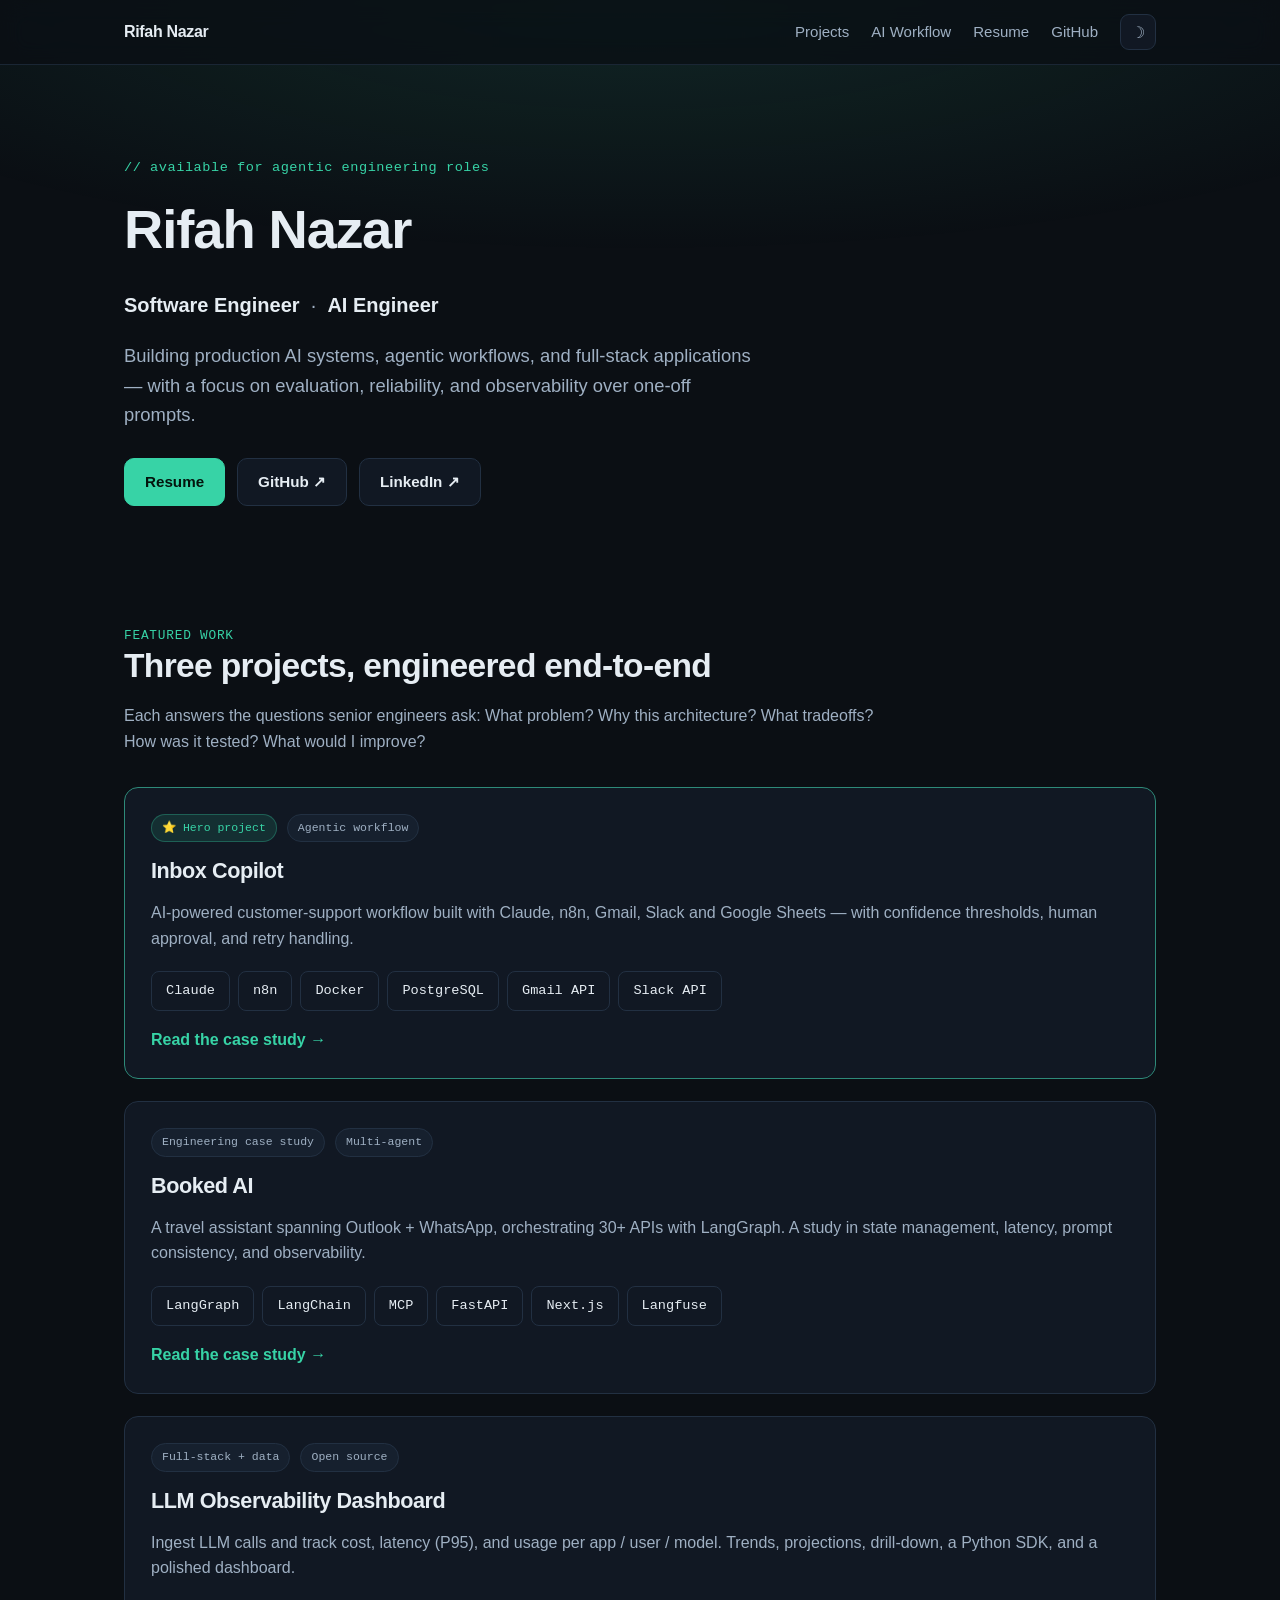
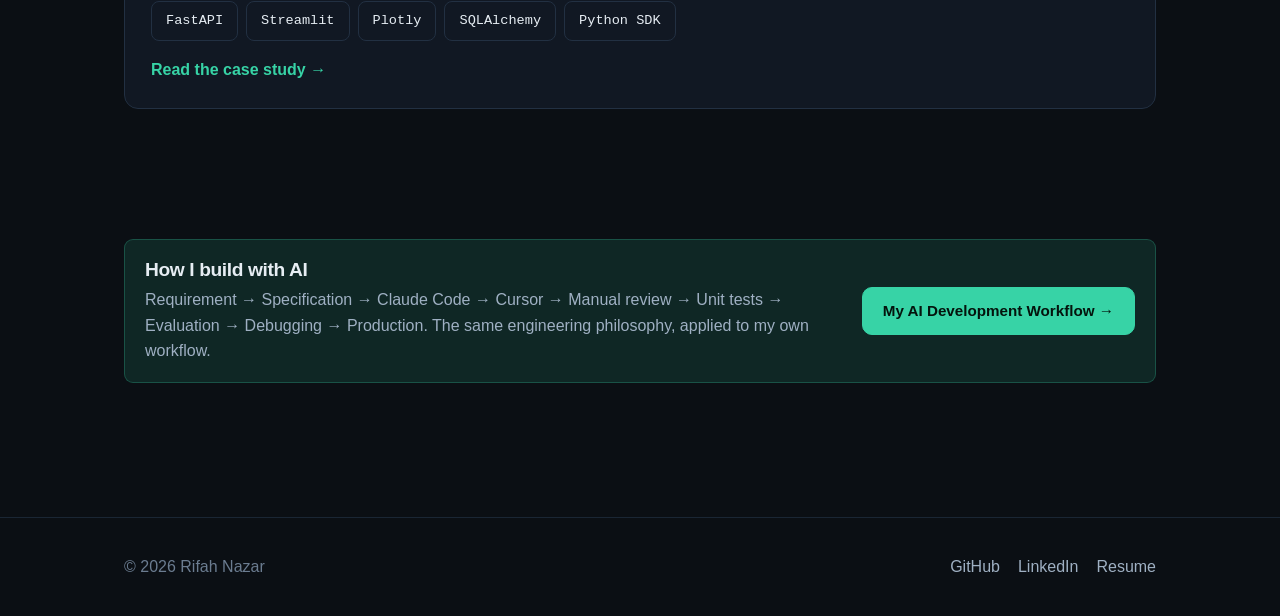
==== index.html @ d937383e "Portfolio site: landing, 3 case studies, AI workflow page Static site optimized for engineering-firs" ====
<!doctype html>
<html lang="en" data-theme="dark">
<head>
  <meta charset="utf-8" />
  <meta name="viewport" content="width=device-width, initial-scale=1" />
  <title>Rifah Nazar — Software Engineer | AI Engineer</title>
  <meta name="description" content="Rifah Nazar — Software Engineer & AI Engineer building production AI systems, agentic workflows, and full-stack applications." />
  <link rel="stylesheet" href="css/style.css" />
</head>
<body>
  <header class="nav">
    <div class="nav-inner">
      <a class="nav-brand" href="index.html">Rifah Nazar</a>
      <nav class="nav-links">
        <a href="#projects">Projects</a>
        <a href="workflow.html">AI Workflow</a>
        <a href="#" data-resume>Resume</a>
        <a href="https://github.com/" target="_blank" rel="noopener">GitHub</a>
        <button class="theme-toggle" aria-label="Toggle theme" onclick="toggleTheme()">☽</button>
      </nav>
    </div>
  </header>

  <main>
    <!-- HERO -->
    <section class="hero">
      <div class="wrap">
        <div class="eyebrow mono">// available for agentic engineering roles</div>
        <h1>Rifah Nazar</h1>
        <div class="roles"><b>Software Engineer</b> &nbsp;·&nbsp; <b>AI Engineer</b></div>
        <p class="lead">Building production AI systems, agentic workflows, and full-stack applications — with a focus on evaluation, reliability, and observability over one-off prompts.</p>
        <div class="hero-cta">
          <a class="btn btn-primary" href="#" data-resume>Resume</a>
          <a class="btn" href="https://github.com/" target="_blank" rel="noopener">GitHub ↗</a>
          <a class="btn" href="https://linkedin.com/" target="_blank" rel="noopener">LinkedIn ↗</a>
        </div>
      </div>
    </section>

    <!-- FEATURED PROJECTS -->
    <section class="section" id="projects">
      <div class="wrap">
        <div class="section-head">
          <div class="kicker">Featured work</div>
          <h2>Three projects, engineered end-to-end</h2>
          <p class="muted narrow">Each answers the questions senior engineers ask: What problem? Why this architecture? What tradeoffs? How was it tested? What would I improve?</p>
        </div>

        <div class="projects">
          <!-- Hero project -->
          <a class="project-card hero-project reveal" href="projects/inbox-copilot.html">
            <div class="badge-row">
              <span class="pill">⭐ Hero project</span>
              <span class="pill neutral">Agentic workflow</span>
            </div>
            <h3>Inbox Copilot</h3>
            <p>AI-powered customer-support workflow built with Claude, n8n, Gmail, Slack and Google Sheets — with confidence thresholds, human approval, and retry handling.</p>
            <div class="tech-row">
              <span class="stack-item">Claude</span>
              <span class="stack-item">n8n</span>
              <span class="stack-item">Docker</span>
              <span class="stack-item">PostgreSQL</span>
              <span class="stack-item">Gmail API</span>
              <span class="stack-item">Slack API</span>
            </div>
            <div class="arrow">Read the case study →</div>
          </a>

          <!-- Booked AI -->
          <a class="project-card reveal" href="projects/booked-ai.html">
            <div class="badge-row">
              <span class="pill neutral">Engineering case study</span>
              <span class="pill neutral">Multi-agent</span>
            </div>
            <h3>Booked AI</h3>
            <p>A travel assistant spanning Outlook + WhatsApp, orchestrating 30+ APIs with LangGraph. A study in state management, latency, prompt consistency, and observability.</p>
            <div class="tech-row">
              <span class="stack-item">LangGraph</span>
              <span class="stack-item">LangChain</span>
              <span class="stack-item">MCP</span>
              <span class="stack-item">FastAPI</span>
              <span class="stack-item">Next.js</span>
              <span class="stack-item">Langfuse</span>
            </div>
            <div class="arrow">Read the case study →</div>
          </a>

          <!-- LLM Observability -->
          <a class="project-card reveal" href="projects/llm-observability.html">
            <div class="badge-row">
              <span class="pill neutral">Full-stack + data</span>
              <span class="pill neutral">Open source</span>
            </div>
            <h3>LLM Observability Dashboard</h3>
            <p>Ingest LLM calls and track cost, latency (P95), and usage per app / user / model. Trends, projections, drill-down, a Python SDK, and a polished dashboard.</p>
            <div class="tech-row">
              <span class="stack-item">FastAPI</span>
              <span class="stack-item">Streamlit</span>
              <span class="stack-item">Plotly</span>
              <span class="stack-item">SQLAlchemy</span>
              <span class="stack-item">Python SDK</span>
            </div>
            <div class="arrow">Read the case study →</div>
          </a>
        </div>
      </div>
    </section>

    <!-- WORKFLOW TEASER -->
    <section class="section" id="workflow-teaser">
      <div class="wrap">
        <div class="callout" style="display:flex; flex-wrap:wrap; gap:20px; align-items:center; justify-content:space-between;">
          <div style="flex:1; min-width:280px;">
            <h3 style="color:var(--text); margin-bottom:6px;">How I build with AI</h3>
            <p class="muted" style="margin:0;">Requirement → Specification → Claude Code → Cursor → Manual review → Unit tests → Evaluation → Debugging → Production. The same engineering philosophy, applied to my own workflow.</p>
          </div>
          <a class="btn btn-primary" href="workflow.html">My AI Development Workflow →</a>
        </div>
      </div>
    </section>
  </main>

  <footer class="footer">
    <div class="wrap footer-inner">
      <span class="faint">© 2026 Rifah Nazar</span>
      <div class="social">
        <a href="https://github.com/" target="_blank" rel="noopener">GitHub</a>
        <a href="https://linkedin.com/" target="_blank" rel="noopener">LinkedIn</a>
        <a href="#" data-resume>Resume</a>
      </div>
    </div>
  </footer>

  <script src="js/main.js"></script>
</body>
</html>
---- css/style.css ----
/* ==========================================================================
   Rifah Nazar — Portfolio design system
   Single stylesheet, no build step. Dark-first, light supported.
   ========================================================================== */

:root {
  /* Palette */
  --bg:            #0b0f14;
  --bg-elev:       #111823;
  --bg-elev-2:     #16202e;
  --border:        #223042;
  --border-soft:   #1a2634;
  --text:          #e6edf3;
  --text-muted:    #9fb0c3;
  --text-faint:    #6b7c90;
  --accent:        #37d3a6;   /* emerald */
  --accent-2:      #4aa8ff;   /* blue */
  --accent-soft:   rgba(55, 211, 166, 0.12);
  --warn:          #f2b544;
  --danger:        #ff6b6b;

  /* Type */
  --font-sans: -apple-system, BlinkMacSystemFont, "Segoe UI", Inter, Roboto, Helvetica, Arial, sans-serif;
  --font-mono: "SF Mono", ui-monospace, SFMono-Regular, Menlo, Monaco, "Cascadia Code", "Roboto Mono", monospace;

  /* Layout */
  --maxw: 1080px;
  --radius: 14px;
  --radius-sm: 9px;
  --shadow: 0 10px 40px rgba(0, 0, 0, 0.35);
}

:root[data-theme="light"] {
  --bg:            #f7f9fb;
  --bg-elev:       #ffffff;
  --bg-elev-2:     #f0f4f8;
  --border:        #dde5ee;
  --border-soft:   #e7edf3;
  --text:          #0f1b2a;
  --text-muted:    #4a5b6e;
  --text-faint:    #7b8a9b;
  --accent:        #0fa47c;
  --accent-2:      #2f7fe0;
  --accent-soft:   rgba(15, 164, 124, 0.1);
  --shadow: 0 10px 40px rgba(20, 40, 70, 0.08);
}

* { box-sizing: border-box; }

html { scroll-behavior: smooth; }

body {
  margin: 0;
  font-family: var(--font-sans);
  background: var(--bg);
  color: var(--text);
  line-height: 1.6;
  -webkit-font-smoothing: antialiased;
  overflow-x: hidden;
}

/* Subtle top gradient wash */
body::before {
  content: "";
  position: fixed;
  inset: 0 0 auto 0;
  height: 420px;
  background: radial-gradient(120% 100% at 50% 0%, var(--accent-soft) 0%, transparent 60%);
  pointer-events: none;
  z-index: 0;
}

a { color: var(--accent); text-decoration: none; }
a:hover { text-decoration: underline; }

h1, h2, h3, h4 { line-height: 1.2; margin: 0 0 0.5em; letter-spacing: -0.02em; }
h1 { font-size: clamp(2.1rem, 5vw, 3.4rem); }
h2 { font-size: clamp(1.5rem, 3vw, 2.1rem); }
h3 { font-size: 1.2rem; }
p { margin: 0 0 1rem; color: var(--text-muted); }

.wrap { max-width: var(--maxw); margin: 0 auto; padding: 0 24px; position: relative; z-index: 1; }
.narrow { max-width: 760px; }

.mono { font-family: var(--font-mono); }
.muted { color: var(--text-muted); }
.faint { color: var(--text-faint); }
.center { text-align: center; }

/* ------------------------------- Nav ------------------------------------- */
.nav {
  position: sticky;
  top: 0;
  z-index: 50;
  backdrop-filter: saturate(140%) blur(12px);
  background: color-mix(in srgb, var(--bg) 78%, transparent);
  border-bottom: 1px solid var(--border-soft);
}
.nav-inner {
  max-width: var(--maxw);
  margin: 0 auto;
  padding: 14px 24px;
  display: flex;
  align-items: center;
  justify-content: space-between;
  gap: 16px;
}
.nav-brand { font-weight: 700; color: var(--text); letter-spacing: -0.02em; }
.nav-brand:hover { text-decoration: none; color: var(--accent); }
.nav-links { display: flex; align-items: center; gap: 22px; }
.nav-links a { color: var(--text-muted); font-size: 0.94rem; }
.nav-links a:hover { color: var(--text); text-decoration: none; }
.theme-toggle {
  background: var(--bg-elev);
  border: 1px solid var(--border);
  color: var(--text-muted);
  width: 36px; height: 36px;
  border-radius: 9px;
  cursor: pointer;
  font-size: 1rem;
  display: grid; place-items: center;
  transition: border-color .15s, color .15s;
}
.theme-toggle:hover { color: var(--text); border-color: var(--accent); }
@media (max-width: 620px) {
  .nav-links a:not(.btn) { display: none; }
}

/* ------------------------------ Buttons ---------------------------------- */
.btn {
  display: inline-flex;
  align-items: center;
  gap: 8px;
  padding: 11px 20px;
  border-radius: 10px;
  font-weight: 600;
  font-size: 0.95rem;
  border: 1px solid var(--border);
  background: var(--bg-elev);
  color: var(--text);
  cursor: pointer;
  transition: transform .12s ease, border-color .15s, background .15s;
}
.btn:hover { text-decoration: none; transform: translateY(-1px); border-color: var(--accent); }
.btn-primary { background: var(--accent); color: #04140d; border-color: var(--accent); }
.btn-primary:hover { background: color-mix(in srgb, var(--accent) 88%, white); }

/* ------------------------------- Hero ------------------------------------ */
.hero { padding: 92px 0 64px; }
.hero .eyebrow {
  font-family: var(--font-mono);
  color: var(--accent);
  font-size: 0.85rem;
  letter-spacing: 0.04em;
  margin-bottom: 18px;
}
.hero .roles {
  font-size: clamp(1rem, 2.2vw, 1.25rem);
  color: var(--text-muted);
  font-weight: 500;
  margin: 4px 0 20px;
}
.hero .roles b { color: var(--text); font-weight: 600; }
.hero .lead { font-size: 1.15rem; max-width: 640px; }
.hero-cta { display: flex; flex-wrap: wrap; gap: 12px; margin-top: 28px; }

/* ------------------------------ Sections --------------------------------- */
.section { padding: 56px 0; }
.section-head { margin-bottom: 32px; }
.section-head .kicker {
  font-family: var(--font-mono);
  font-size: 0.8rem;
  color: var(--accent);
  letter-spacing: 0.06em;
  text-transform: uppercase;
}

/* --------------------------- Project cards ------------------------------- */
.projects { display: grid; gap: 22px; }
.project-card {
  display: grid;
  grid-template-columns: 1fr;
  gap: 16px;
  padding: 26px;
  background: var(--bg-elev);
  border: 1px solid var(--border);
  border-radius: var(--radius);
  transition: transform .15s ease, border-color .15s, box-shadow .2s;
  position: relative;
  overflow: hidden;
}
.project-card:hover { transform: translateY(-3px); border-color: var(--accent); box-shadow: var(--shadow); text-decoration: none; }
.project-card.hero-project { border-color: color-mix(in srgb, var(--accent) 55%, var(--border)); }
.project-card .badge-row { display: flex; align-items: center; gap: 10px; flex-wrap: wrap; }
.project-card h3 { color: var(--text); margin: 0; font-size: 1.35rem; }
.project-card p { margin: 0; }
.project-card .arrow { color: var(--accent); font-weight: 700; }

.pill {
  font-family: var(--font-mono);
  font-size: 0.72rem;
  padding: 4px 10px;
  border-radius: 999px;
  background: var(--accent-soft);
  color: var(--accent);
  border: 1px solid color-mix(in srgb, var(--accent) 30%, transparent);
  white-space: nowrap;
}
.pill.neutral { background: var(--bg-elev-2); color: var(--text-muted); border-color: var(--border); }

.tech-row { display: flex; flex-wrap: wrap; gap: 8px; margin-top: 4px; }

/* --------------------------- Case study layout --------------------------- */
.case-hero { padding: 64px 0 32px; }
.case-hero .backlink { color: var(--text-muted); font-size: 0.9rem; }
.case-hero h1 { margin-top: 18px; }
.case-hero .subtitle { font-size: 1.15rem; color: var(--text-muted); max-width: 680px; }

.case-body h2 { margin-top: 8px; }
.case-section {
  padding: 34px 0;
  border-top: 1px solid var(--border-soft);
}
.case-section:first-of-type { border-top: none; }

/* Two-column meta grid */
.meta-grid {
  display: grid;
  grid-template-columns: repeat(auto-fit, minmax(160px, 1fr));
  gap: 1px;
  background: var(--border-soft);
  border: 1px solid var(--border-soft);
  border-radius: var(--radius-sm);
  overflow: hidden;
  margin: 24px 0;
}
.meta-grid .cell { background: var(--bg-elev); padding: 16px 18px; }
.meta-grid .cell .label { font-size: 0.72rem; text-transform: uppercase; letter-spacing: 0.05em; color: var(--text-faint); }
.meta-grid .cell .value { color: var(--text); font-weight: 600; margin-top: 4px; }

/* Decision / callout blocks */
.decision {
  border: 1px solid var(--border);
  border-left: 3px solid var(--accent);
  background: var(--bg-elev);
  border-radius: var(--radius-sm);
  padding: 18px 20px;
  margin: 14px 0;
}
.decision h4 { margin: 0 0 6px; color: var(--text); }
.decision p:last-child { margin-bottom: 0; }

.callout {
  background: var(--accent-soft);
  border: 1px solid color-mix(in srgb, var(--accent) 25%, transparent);
  border-radius: var(--radius-sm);
  padding: 18px 20px;
  margin: 18px 0;
}
.callout p:last-child { margin-bottom: 0; }
.callout strong { color: var(--text); }

/* --------------------------- Flow diagram -------------------------------- */
.flow {
  display: flex;
  flex-direction: column;
  align-items: stretch;
  gap: 0;
  max-width: 420px;
  margin: 24px 0;
}
.flow.wide { max-width: 560px; }
.flow-node {
  background: var(--bg-elev);
  border: 1px solid var(--border);
  border-radius: 10px;
  padding: 12px 16px;
  font-family: var(--font-mono);
  font-size: 0.9rem;
  color: var(--text);
  display: flex;
  align-items: center;
  justify-content: space-between;
  gap: 12px;
}
.flow-node .note { font-family: var(--font-sans); font-size: 0.8rem; color: var(--text-faint); }
.flow-node.accent { border-color: var(--accent); color: var(--accent); }
.flow-arrow {
  align-self: center;
  color: var(--text-faint);
  font-size: 1.1rem;
  line-height: 1;
  padding: 6px 0;
}

/* --------------------------- Tech stack grid ----------------------------- */
.stack-grid { display: flex; flex-wrap: wrap; gap: 10px; margin: 18px 0; }
.stack-item {
  font-family: var(--font-mono);
  font-size: 0.85rem;
  padding: 8px 14px;
  border-radius: 8px;
  background: var(--bg-elev);
  border: 1px solid var(--border);
  color: var(--text);
}

/* --------------------------- Screenshots --------------------------------- */
.shots { display: grid; grid-template-columns: repeat(auto-fit, minmax(260px, 1fr)); gap: 16px; margin: 22px 0; }
.shot {
  background: var(--bg-elev);
  border: 1px solid var(--border);
  border-radius: var(--radius-sm);
  overflow: hidden;
}
.shot .frame {
  aspect-ratio: 16 / 10;
  display: grid;
  place-items: center;
  background:
    repeating-linear-gradient(45deg, var(--bg-elev-2) 0 10px, transparent 10px 20px),
    var(--bg-elev);
  color: var(--text-faint);
  font-family: var(--font-mono);
  font-size: 0.82rem;
  text-align: center;
  padding: 20px;
}
.shot img { display: block; width: 100%; height: auto; }
.shot .cap { padding: 10px 14px; font-size: 0.84rem; color: var(--text-muted); border-top: 1px solid var(--border-soft); }

/* --------------------------- Lists / eval -------------------------------- */
.check-list { list-style: none; padding: 0; margin: 12px 0; }
.check-list li { padding: 8px 0 8px 28px; position: relative; color: var(--text-muted); }
.check-list li::before { content: "✓"; position: absolute; left: 0; color: var(--accent); font-weight: 700; }

.scenario-table { width: 100%; border-collapse: collapse; margin: 18px 0; font-size: 0.92rem; }
.scenario-table th, .scenario-table td { text-align: left; padding: 11px 14px; border-bottom: 1px solid var(--border-soft); }
.scenario-table th { color: var(--text-faint); font-weight: 600; font-size: 0.78rem; text-transform: uppercase; letter-spacing: 0.04em; }
.scenario-table td { color: var(--text-muted); }
.scenario-table td:first-child { color: var(--text); font-weight: 500; }
.table-scroll { overflow-x: auto; }

/* --------------------------- Workflow page ------------------------------- */
.workflow-step {
  display: grid;
  grid-template-columns: 48px 1fr;
  gap: 18px;
  padding: 20px 0;
  border-top: 1px solid var(--border-soft);
}
.workflow-step:first-of-type { border-top: none; }
.workflow-step .num {
  width: 40px; height: 40px;
  border-radius: 10px;
  display: grid; place-items: center;
  background: var(--accent-soft);
  color: var(--accent);
  font-family: var(--font-mono);
  font-weight: 700;
  border: 1px solid color-mix(in srgb, var(--accent) 30%, transparent);
}
.workflow-step h3 { color: var(--text); margin-bottom: 4px; }
.workflow-step p { margin: 0; }

/* ------------------------------ Footer ----------------------------------- */
.footer {
  border-top: 1px solid var(--border-soft);
  margin-top: 60px;
  padding: 36px 0;
}
.footer-inner { display: flex; flex-wrap: wrap; gap: 16px; justify-content: space-between; align-items: center; }
.footer a { color: var(--text-muted); }
.footer a:hover { color: var(--text); }
.footer .social { display: flex; gap: 18px; }

/* ------------------------------ Utilities -------------------------------- */
.reveal { opacity: 0; transform: translateY(14px); transition: opacity .5s ease, transform .5s ease; }
.reveal.in { opacity: 1; transform: none; }
@media (prefers-reduced-motion: reduce) {
  .reveal { opacity: 1; transform: none; transition: none; }
  html { scroll-behavior: auto; }
}
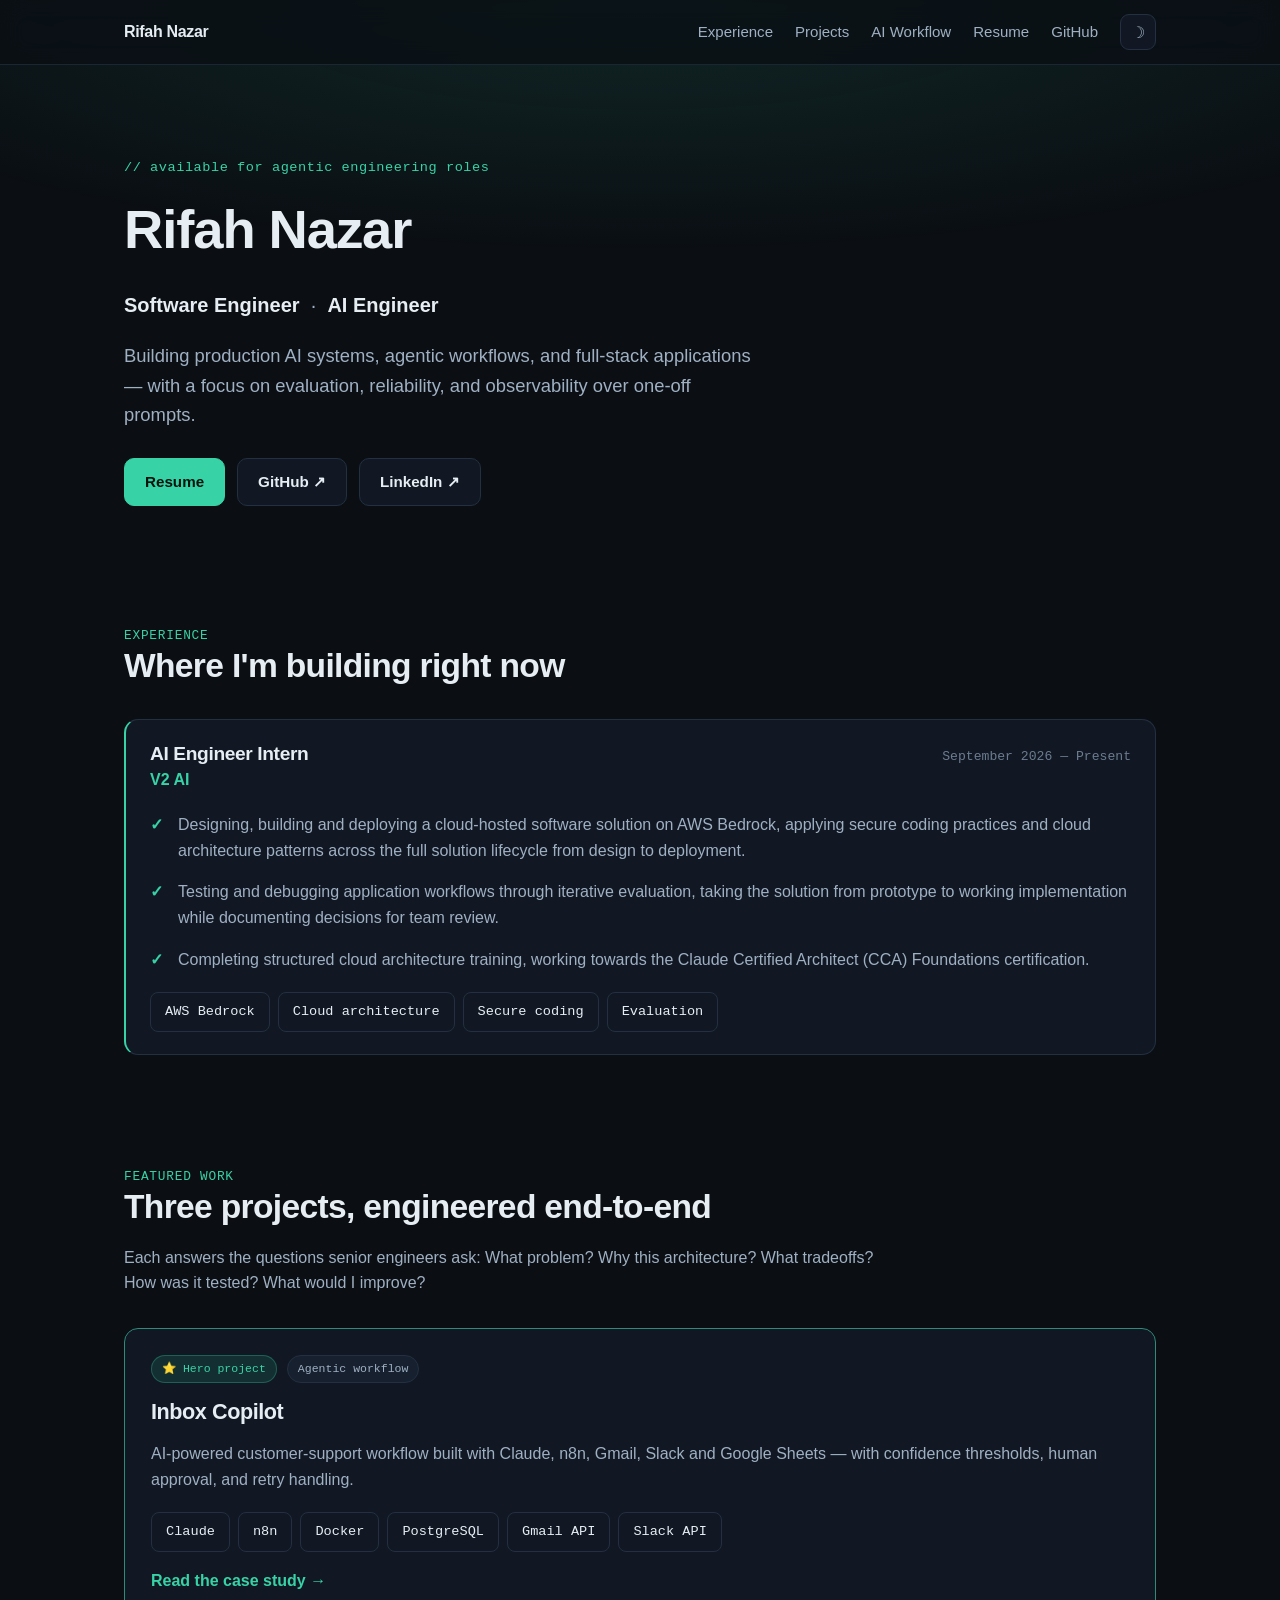
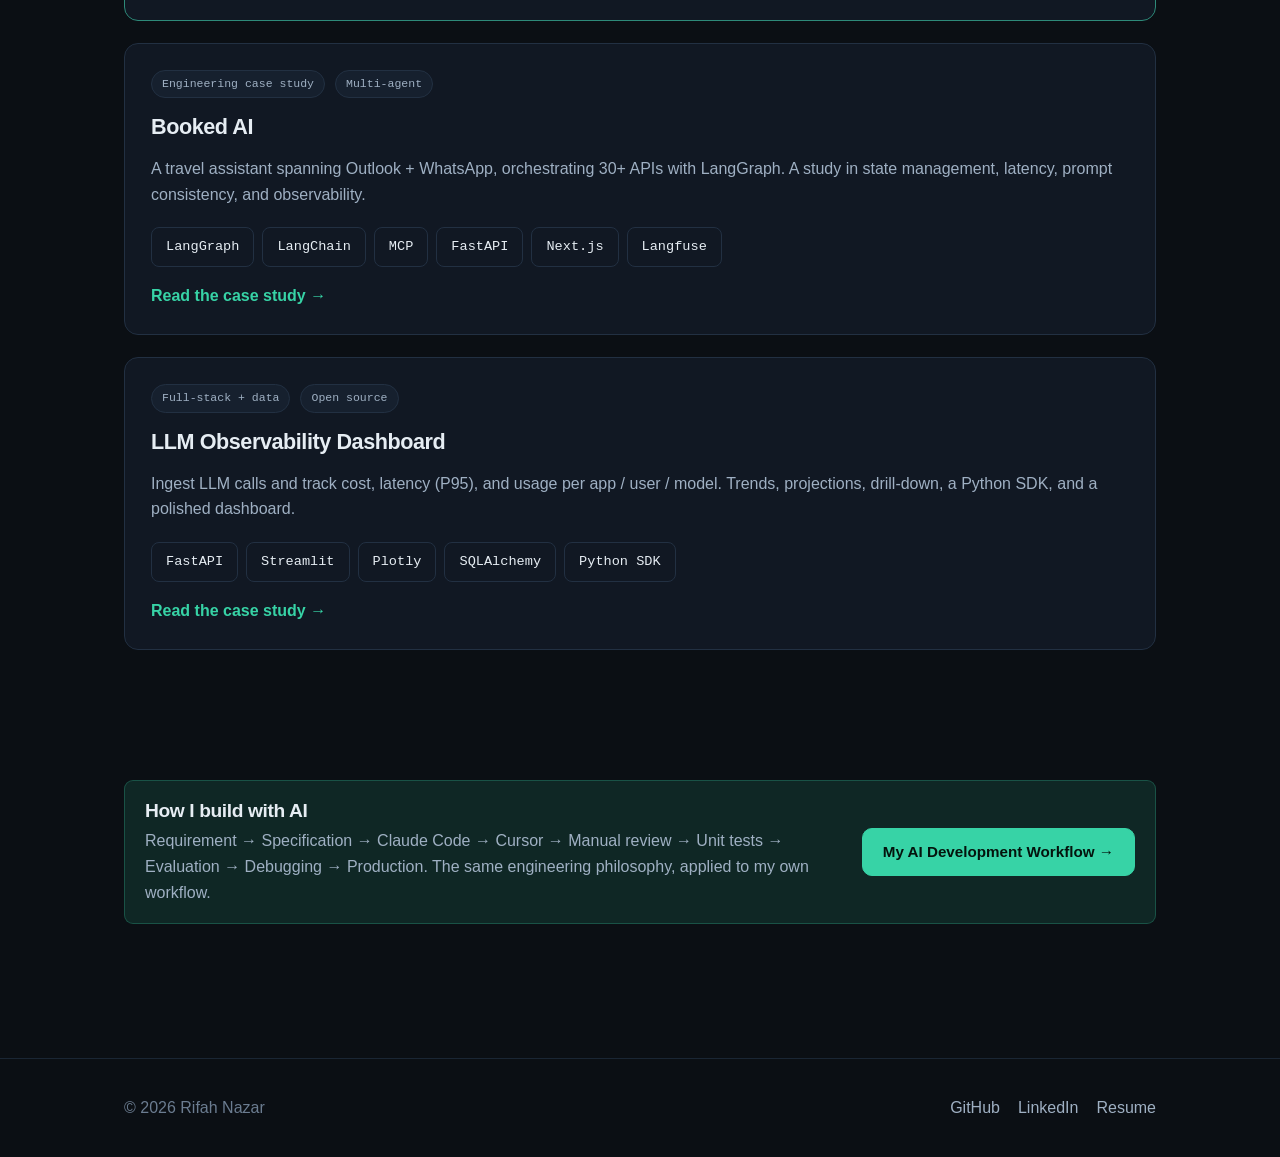
==== commit e4ef92bd: "Add experience section with current AI Engineer Intern role" ====
--- a/index.html
+++ b/index.html
@@ -12,6 +12,7 @@
     <div class="nav-inner">
       <a class="nav-brand" href="index.html">Rifah Nazar</a>
       <nav class="nav-links">
+        <a href="#experience">Experience</a>
         <a href="#projects">Projects</a>
         <a href="workflow.html">AI Workflow</a>
         <a href="#" data-resume>Resume</a>
@@ -33,6 +34,39 @@
           <a class="btn btn-primary" href="#" data-resume>Resume</a>
           <a class="btn" href="https://github.com/" target="_blank" rel="noopener">GitHub ↗</a>
           <a class="btn" href="https://linkedin.com/" target="_blank" rel="noopener">LinkedIn ↗</a>
+        </div>
+      </div>
+    </section>
+
+    <!-- EXPERIENCE -->
+    <section class="section" id="experience">
+      <div class="wrap">
+        <div class="section-head">
+          <div class="kicker">Experience</div>
+          <h2>Where I'm building right now</h2>
+        </div>
+
+        <div class="exp-list">
+          <article class="exp-item reveal">
+            <div class="exp-head">
+              <div>
+                <h3>AI Engineer Intern</h3>
+                <div class="exp-org">V2 AI</div>
+              </div>
+              <div class="exp-date mono">September 2026 — Present</div>
+            </div>
+            <ul class="check-list">
+              <li>Designing, building and deploying a cloud-hosted software solution on AWS Bedrock, applying secure coding practices and cloud architecture patterns across the full solution lifecycle from design to deployment.</li>
+              <li>Testing and debugging application workflows through iterative evaluation, taking the solution from prototype to working implementation while documenting decisions for team review.</li>
+              <li>Completing structured cloud architecture training, working towards the Claude Certified Architect (CCA) Foundations certification.</li>
+            </ul>
+            <div class="tech-row">
+              <span class="stack-item">AWS Bedrock</span>
+              <span class="stack-item">Cloud architecture</span>
+              <span class="stack-item">Secure coding</span>
+              <span class="stack-item">Evaluation</span>
+            </div>
+          </article>
         </div>
       </div>
     </section>
--- a/css/style.css
+++ b/css/style.css
@@ -341,6 +341,27 @@
 .scenario-table td:first-child { color: var(--text); font-weight: 500; }
 .table-scroll { overflow-x: auto; }
 
+/* ---------------------------- Experience --------------------------------- */
+.exp-list { display: grid; gap: 18px; }
+.exp-item {
+  background: var(--bg-elev);
+  border: 1px solid var(--border);
+  border-left: 2px solid var(--accent);
+  border-radius: var(--radius);
+  padding: 22px 24px;
+}
+.exp-head {
+  display: flex;
+  flex-wrap: wrap;
+  gap: 8px 18px;
+  align-items: baseline;
+  justify-content: space-between;
+}
+.exp-item h3 { color: var(--text); margin: 0; font-size: 1.2rem; }
+.exp-org { color: var(--accent); font-weight: 600; margin-top: 2px; }
+.exp-date { color: var(--text-faint); font-size: 0.82rem; white-space: nowrap; }
+.exp-item .check-list li { line-height: 1.6; }
+
 /* --------------------------- Workflow page ------------------------------- */
 .workflow-step {
   display: grid;
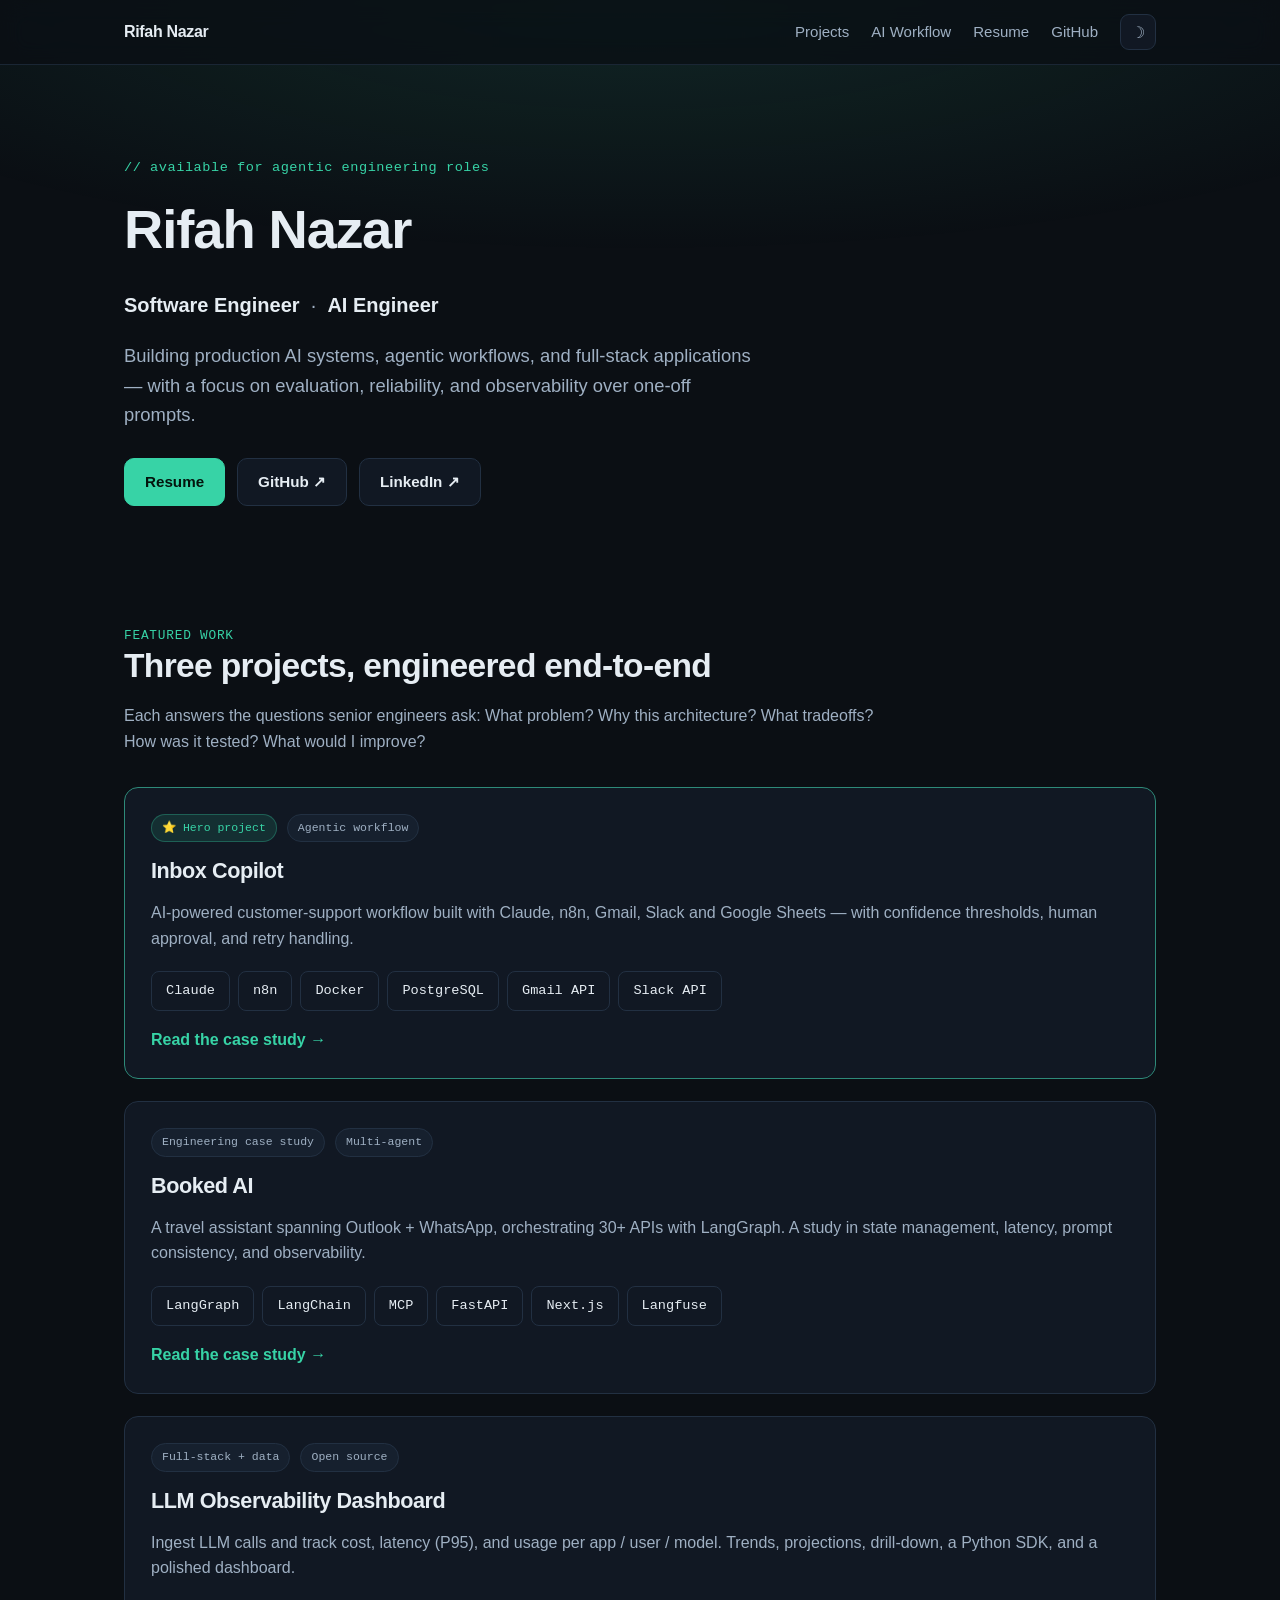
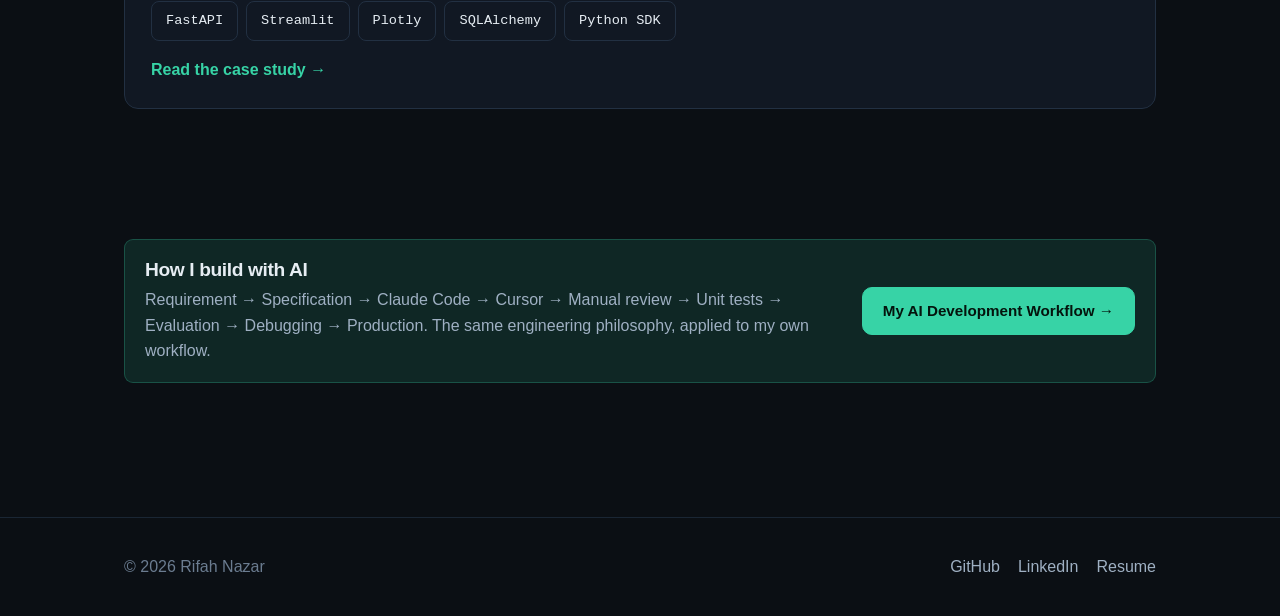
==== commit 3819f6a8: "Remove experience section from the case-study site" ====
--- a/index.html
+++ b/index.html
@@ -12,7 +12,6 @@
     <div class="nav-inner">
       <a class="nav-brand" href="index.html">Rifah Nazar</a>
       <nav class="nav-links">
-        <a href="#experience">Experience</a>
         <a href="#projects">Projects</a>
         <a href="workflow.html">AI Workflow</a>
         <a href="#" data-resume>Resume</a>
@@ -34,39 +33,6 @@
           <a class="btn btn-primary" href="#" data-resume>Resume</a>
           <a class="btn" href="https://github.com/" target="_blank" rel="noopener">GitHub ↗</a>
           <a class="btn" href="https://linkedin.com/" target="_blank" rel="noopener">LinkedIn ↗</a>
-        </div>
-      </div>
-    </section>
-
-    <!-- EXPERIENCE -->
-    <section class="section" id="experience">
-      <div class="wrap">
-        <div class="section-head">
-          <div class="kicker">Experience</div>
-          <h2>Where I'm building right now</h2>
-        </div>
-
-        <div class="exp-list">
-          <article class="exp-item reveal">
-            <div class="exp-head">
-              <div>
-                <h3>AI Engineer Intern</h3>
-                <div class="exp-org">V2 AI</div>
-              </div>
-              <div class="exp-date mono">September 2026 — Present</div>
-            </div>
-            <ul class="check-list">
-              <li>Designing, building and deploying a cloud-hosted software solution on AWS Bedrock, applying secure coding practices and cloud architecture patterns across the full solution lifecycle from design to deployment.</li>
-              <li>Testing and debugging application workflows through iterative evaluation, taking the solution from prototype to working implementation while documenting decisions for team review.</li>
-              <li>Completing structured cloud architecture training, working towards the Claude Certified Architect (CCA) Foundations certification.</li>
-            </ul>
-            <div class="tech-row">
-              <span class="stack-item">AWS Bedrock</span>
-              <span class="stack-item">Cloud architecture</span>
-              <span class="stack-item">Secure coding</span>
-              <span class="stack-item">Evaluation</span>
-            </div>
-          </article>
         </div>
       </div>
     </section>
--- a/css/style.css
+++ b/css/style.css
@@ -341,27 +341,6 @@
 .scenario-table td:first-child { color: var(--text); font-weight: 500; }
 .table-scroll { overflow-x: auto; }
 
-/* ---------------------------- Experience --------------------------------- */
-.exp-list { display: grid; gap: 18px; }
-.exp-item {
-  background: var(--bg-elev);
-  border: 1px solid var(--border);
-  border-left: 2px solid var(--accent);
-  border-radius: var(--radius);
-  padding: 22px 24px;
-}
-.exp-head {
-  display: flex;
-  flex-wrap: wrap;
-  gap: 8px 18px;
-  align-items: baseline;
-  justify-content: space-between;
-}
-.exp-item h3 { color: var(--text); margin: 0; font-size: 1.2rem; }
-.exp-org { color: var(--accent); font-weight: 600; margin-top: 2px; }
-.exp-date { color: var(--text-faint); font-size: 0.82rem; white-space: nowrap; }
-.exp-item .check-list li { line-height: 1.6; }
-
 /* --------------------------- Workflow page ------------------------------- */
 .workflow-step {
   display: grid;
